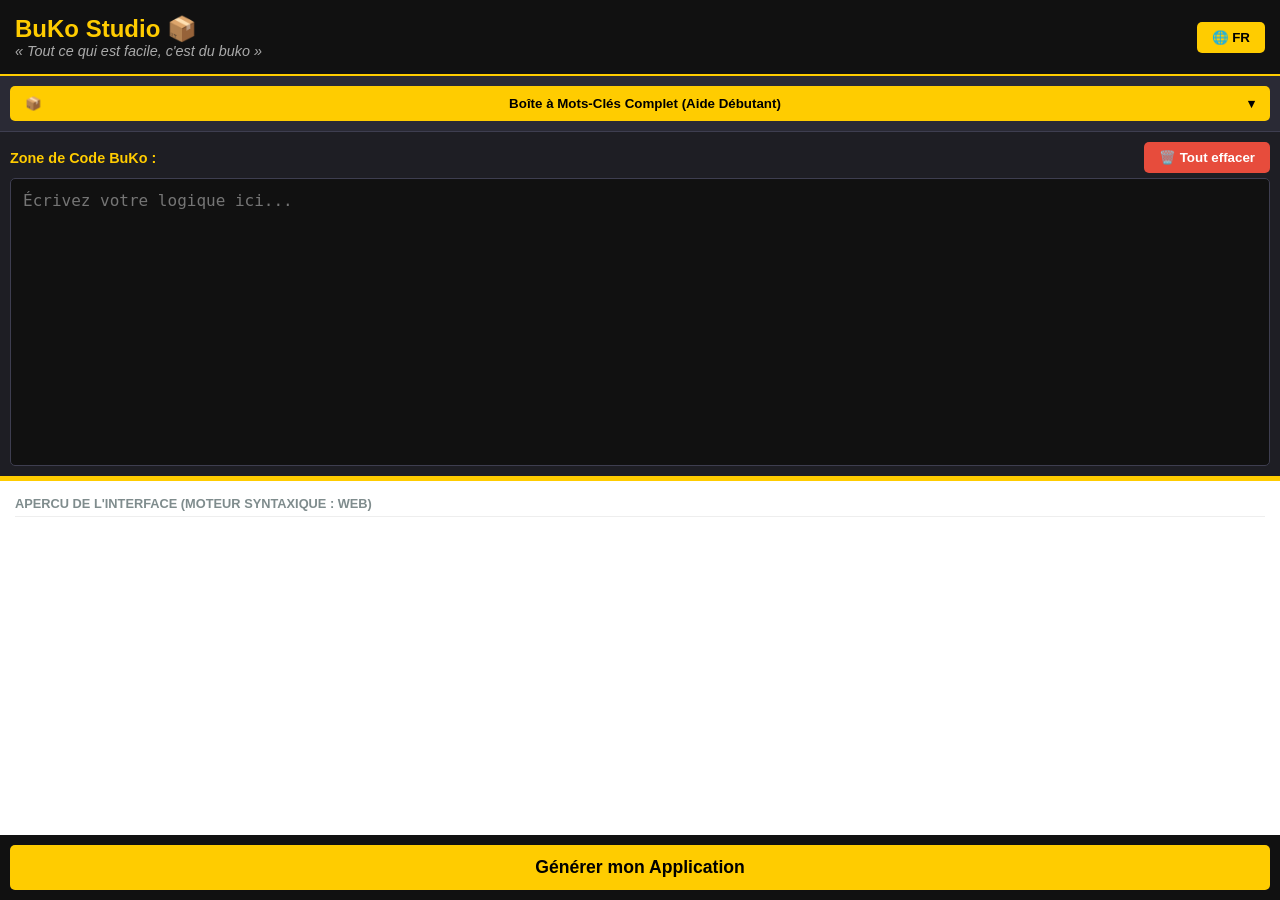
==== index.html @ 8b22d3f0 "Refactor application generation and enhance security Refactor genererApplication function for better" ====
<!DOCTYPE html>
<html lang="fr">
<head>
    <meta charset="UTF-8">
    <meta name="viewport" content="width=device-width, initial-scale=1.0">
    <title>BuKo Studio</title>
    <style>
        * { box-sizing: border-box; margin: 0; padding: 0; font-family: sans-serif; }
        body { display: flex; flex-direction: column; height: 100vh; background: #1e1e24; color: #fff; }
        header { background: #111; padding: 15px; display: flex; justify-content: space-between; align-items: center; border-bottom: 2px solid #ffcc00; }
        h1 { color: #ffcc00; font-size: 1.5rem; }
        .slogan { font-style: italic; font-size: 0.9rem; color: #aaa; }
        .header-actions { display: flex; gap: 10px; align-items: center; }
        .lang-btn, .clear-btn { background: #ffcc00; color: #000; border: none; padding: 8px 15px; font-weight: bold; cursor: pointer; border-radius: 5px; }
        .clear-btn { background: #e74c3c; color: #fff; }
        .menu-container { background: #2a2a35; padding: 10px; position: relative; border-bottom: 1px solid #3e3e50; }
        .main-menu-btn { background: #ffcc00; color: #000; font-weight: bold; border: none; padding: 10px 15px; border-radius: 5px; cursor: pointer; width: 100%; text-align: left; display: flex; justify-content: space-between; }
        .dropdown-content { display: none; background: #1a1a22; border: 1px solid #ffcc00; margin-top: 5px; border-radius: 5px; max-height: 250px; overflow-y: auto; padding: 5px; z-index: 100; position: absolute; left: 10px; right: 10px; }
        .dropdown-content.show { display: block; }
        .tool-btn { display: block; width: 100%; background: none; color: #fff; border: none; padding: 10px; text-align: left; cursor: pointer; border-bottom: 1px solid #2a2a35; font-size: 0.9rem; }
        .tool-btn:hover { background: #3e3e50; color: #ffcc00; }
        .main-container { display: flex; flex-direction: column; flex: 1; }
        .editor-zone { flex: 1; display: flex; flex-direction: column; padding: 10px; }
        .editor-header { display: flex; justify-content: space-between; align-items: center; margin-bottom: 5px; }
        label { font-size: 0.9rem; color: #ffcc00; font-weight: bold; }
        textarea { flex: 1; background: #111; color: #00ff00; border: 1px solid #3e3e50; padding: 12px; font-family: monospace; font-size: 1rem; resize: none; border-radius: 5px; min-height: 150px; }
        .preview-zone { flex: 1; background: #fff; color: #000; padding: 15px; border-top: 5px solid #ffcc00; overflow-y: auto; }
        .preview-header { font-size: 0.8rem; font-weight: bold; color: #7f8c8d; border-bottom: 1px solid #eee; padding-bottom: 5px; margin-bottom: 10px; }
        .buko-space-title { font-size: 1.3rem; font-weight: bold; color: #2c3e50; margin-bottom: 15px; border-bottom: 2px solid #2c3e50; padding-bottom: 3px; }
        .buko-btn { padding: 12px 24px; border: none; border-radius: 5px; font-weight: bold; margin: 10px 0; display: block; width: 100%; max-width: 250px; text-align: center; }
        .buko-btn.Vert { background: #2ecc71; color: white; }
        .buko-btn.Bleu { background: #3498db; color: white; }
        .buko-btn.Standard { background: #bdc3c7; color: black; }
        .buko-text { font-size: 1.1rem; margin: 8px 0; color: #333; }
        .buko-input { display: block; width: 100%; max-width: 300px; padding: 10px; margin: 8px 0; border: 2px solid #bdc3c7; border-radius: 5px; font-size: 1rem; }
        .generate-bar { background: #111; padding: 10px; text-align: center; }
        .gen-btn { background: #ffcc00; color: #000; border: none; padding: 12px 30px; font-size: 1.1rem; font-weight: bold; cursor: pointer; border-radius: 5px; width: 100%; }
    </style>
</head>
<body>
    <header>
        <div>
            <h1>BuKo Studio 📦</h1>
            <div class="slogan">« Tout ce qui est facile, c'est du buko »</div>
        </div>
        <div class="header-actions">
            <button class="lang-btn" id="langBtn" onclick="toggleLangue()">🌐 FR</button>
        </div>
    </header>
    <div class="menu-container">
        <button class="main-menu-btn" onclick="toggleMenu()">📦 <span id="lblMenu">Boîte à Mots-Clés Complet (Aide Débutant)</span> ▾</button>
        <div class="dropdown-content" id="dropdownMenu"></div>
    </div>
    <div class="main-container">
        <div class="editor-zone">
            <div class="editor-header">
                <label id="lblEditor">Zone de Code BuKo :</label>
                <button class="clear-btn" id="btnClear" onclick="effacerTout()">🗑️ Tout effacer</button>
            </div>
            <textarea id="codeEditor" placeholder="Écrivez votre logique ici..." oninput="compilerBuKo()"></textarea>
        </div>
        <div class="preview-zone" id="previewZone">
            <div class="preview-header" id="lblPreview">APERCU DE L'INTERFACE (MOTEUR SYNTAXIQUE : WEB)</div>
            <div id="canvas"></div>
        </div>
    </div>
    <div class="generate-bar">
        <button class="gen-btn" id="btnGen" onclick="genererApplication()">Générer mon Application</button>
    </div>
    <script>
        let langueActuelle = 'FR';
        let cibleSysteme = 'web'; 
        const outils = {
            'FR': [
                { nom: '🖥️ Environnement : Bureau (Tkinter)', code: 'appli: bureau .' },
                { nom: '📱 Environnement : Mobile (Kivy)', code: 'appli: mobile .' },
                { nom: '🌐 Environnement : Site (Flask)', code: 'appli: web .' },
                { nom: '🗂️ Section : Dashboard', code: '[Espace Dashboard]' },
                { nom: '📱 Graphique : Créer Bouton Vert', code: 'bouton bouton_principal [texte: "Valider", couleur: Vert] .' },
                { nom: '📱 Graphique : Créer Bouton Bleu', code: 'bouton bouton_secondaire [texte: "Retour", couleur: Bleu] .' },
                { nom: '📝 Graphique : Afficher Texte', code: 'affichage_texte statut [contenu: "Bienvenue"] .' },
                { nom: '📥 Graphique : Zone de Saisie', code: 'zone_saisie champ_texte [indication: "Entrez votre texte"] .' },
                { nom: '🔢 Formulaire : Demander Chiffre', code: 'demander_chiffre prix [question: "Quel montant ?"] .' },
                { nom: '🔄 Logique : Boucle Lot', code: 'groupe [bouton_1, bouton_2] *5 -> couleur: Bleu .' },
                { nom: '🤔 Condition : Si', code: 'si note >= 16 ->\n    afficher "Très Bien !" .\n.' },
                { nom: '🤔 Condition : Sinon', code: 'sinon ->\n    afficher "Échec" .\n.' },
                { nom: '⚡ Événement : Au Clic', code: 'quand bouton_principal fait cliquer ->\n    \n.' },
                { nom: '🔒 Sécurité : Anti-Pirates', code: 'securite: "admin1234" .' },
                { nom: '📧 Réseau : Envoyer Email', code: 'envoyer_email:\n    a: "boss@email.com"\n    titre: "Alerte"\n    message: "Connexion"\n.' },
                { nom: '💬 Réseau : Envoyer SMS', code: 'envoyer_sms:\n    a: "+33611223344"\n    texte: "Alerte BuKo"\n.' },
                { nom: '🤖 IA : Chatbot Assistant', code: 'ia -> repondre_a: "Bonjour" .' },
                { nom: '🤖 IA : Vision Caméra', code: 'ia -> analyser_image: photo .' },
                { nom: '🚗 Course : Contact Clé', code: 'mettre_le_contact voiture .' },
                { nom: '🚗 Course : Accélérer', code: 'accelerer voiture .' },
                { nom: '🚗 Course : Freiner', code: 'freiner voiture .' },
                { nom: '💰 Devises : Convertir l\'argent', code: 'prix_total [valeur: 100 dollars en euros] .' }
            ],
            'EN': [
                { nom: '🖥️ Environment : Desktop (Tkinter)', code: 'appli: bureau .' },
                { nom: '📱 Environment : Mobile (Kivy)', code: 'appli: mobile .' },
                { nom: '🌐 Environment : Site (Flask)', code: 'appli: web .' },
                { nom: '🗂️ Section: Dashboard', code: '[Espace Dashboard]' },
                { nom: '📱 Graphic: Green Button', code: 'button main_button [text: "Submit", color: Green] .' },
                { nom: '📱 Graphic: Blue Button', code: 'button cancel_button [text: "Back", color: Blue] .' },
                { nom: '📝 Graphic: Text Display', code: 'text_display status [content: "Welcome"] .' },
                { nom: '📥 Graphic: Input Field', code: 'input_field text_box [indication: "Enter text"] .' },
                { nom: '🔢 Form: Ask Number', code: 'demander_chiffre price [question: "What price ?"] .' },
                { nom: '🔄 Logic: Repeat Group', code: 'groupe [button_1, button_2] *5 -> color: Blue .' },
                { nom: '🤔 Condition: If', code: 'si note >= 16 ->\n    afficher "Great !" .\n.' },
                { nom: '🤔 Condition: Else', code: 'sinon ->\n    failed\n.' },
                { nom: '⚡ Event: On Click', code: 'when main_button does click ->\n    \n.' },
                { nom: '🔒 Security: Anti-Hacker Lock', code: 'security: "admin1234" .' },
                { nom: '📧 Network: Send Email', code: 'envoyer_email:\n    a: "boss@email.com"\n    titre: "Alert"\n    message: "Login"\n.' },
                { nom: '💬 Network: Send SMS', code: 'envoyer_sms:\n    a: "+33611223344"\n    texte: "BuKo Alert"\n.' },
                { nom: '🤖 AI: Chatbot', code: 'ia -> repondre_a: "Hello" .' },
                { nom: '🤖 AI: Vision', code: 'ia -> analyser_image: photo .' },
                { nom: '🚗 Racing: Start Engine', code: 'mettre_le_contact car .' },
                { nom: '🚗 Racing: Accelerate', code: 'accelerer car .' },
                { nom: '🚗 Racing: Brake', code: 'freiner car .' },
                { nom: '💰 Currency: Money Convert', code: 'prix_total [valeur: 100 dollars en euros] .' }
            ]
        };
        function toggleMenu() { document.getElementById('dropdownMenu').classList.toggle('show'); }
        function effacerTout() {
            if(confirm(langueActuelle === 'FR' ? "Voulez-vous vraiment tout effacer ?" : "Do you really want to clear everything ?")) {
                document.getElementById('codeEditor').value = '';
                compilerBuKo();
            }
        }
        function chargerBoiteOutils() {
            const menu = document.getElementById('dropdownMenu');
            menu.innerHTML = '';
            outils[langueActuelle].forEach(outil => {
                let btn = document.createElement('button');
                btn.className = 'tool-btn';
                btn.innerText = outil.nom;
                btn.onclick = () => {
                    const editor = document.getElementById('codeEditor');
                    editor.value += (editor.value.endsWith('\n') || editor.value === '' ? '' : '\n') + outil.code + '\n';
                    toggleMenu();
                    compilerBuKo();
                };
                menu.appendChild(btn);
            });
        }
        function toggleLangue() {
            langueActuelle = (langueActuelle === 'FR') ? 'EN' : 'FR';
            document.getElementById('langBtn').innerText = '🌐 ' + langueActuelle;
            document.getElementById('lblMenu').innerText = langueActuelle === 'FR' ? 'Boîte à Mots-Clés Complet (Aide Débutant)' : 'Keyword Toolbox (Beginner Help)';
            document.getElementById('btnClear').innerText = langueActuelle === 'FR' ? '🗑️ Tout effacer' : '🗑️ Clear all';
            chargerBoiteOutils();
        }
        function compilerBuKo() {
            const code = document.getElementById('codeEditor').value;
            const canvas = document.getElementById('canvas');
            const previewHeader = document.getElementById('lblPreview');
            canvas.innerHTML = ''; 
            const lignes = code.split('\n');
            lignes.forEach(ligne => {
                let l = ligne.trim();
                if (l.startsWith('[') && l.endsWith(']')) {
                    let t = document.createElement('div');
                    t.className = 'buko-space-title';
                    t.innerText = l.slice(1, -1);
                    canvas.appendChild(t);
                    return;
                }
                if (!l.endsWith('.')) return;
                l = l.slice(0, -1).trim(); 
                if (l.startsWith('appli:')) {
                    let parts = l.split(':');
                    if(parts.length > 1) {
                        let type = parts[1].trim();
                        cibleSysteme = type;
                        if(type === 'bureau') previewHeader.innerText = "APERCU DE L'INTERFACE (MOTEUR SYNTAXIQUE : TKINTER)";
                        else if(type === 'mobile') previewHeader.innerText = "APERCU DE L'INTERFACE (MOTEUR SYNTAXIQUE : KIVY)";
                        else previewHeader.innerText = "APERCU DE L'INTERFACE (MOTEUR SYNTAXIQUE : WEB)";
                    }
                    return;
                }
                
                let t_txt = 'Bouton'; let t_cont = 'Texte'; let t_ind = 'Saisie...'; let t_col = 'Standard';
                let matchOptions = l.match(/\[(.*)\]/);
                if (matchOptions && matchOptions[1]) {
                    matchOptions[1].split(',').forEach(part => {
                        if (part.includes(':')) {
                            let [k, v] = part.split(':');
                            let cleanK = k.trim(); let cleanV = v.trim().replace(/"/g, '');
                            if(cleanK === 'texte' || cleanK === 'text') t_txt = cleanV;
                            if(cleanK === 'contenu' || cleanK === 'content') t_cont = cleanV;
                            if(cleanK === 'indication') t_ind = cleanV;
                            if(cleanK === 'couleur' || cleanK === 'color') t_col = cleanV;
                        }
                    });
                }

                if (l.startsWith('bouton') || l.startsWith('button')) {
                    let btn = document.createElement('button');
                    btn.className = `buko-btn ${t_col}`;
                    btn.innerText = t_txt;
                    canvas.appendChild(btn);
                } else if (l.startsWith('affichage_texte') || l.startsWith('text_display')) {
                    let txt = document.createElement('div');
                    txt.className = 'buko-text';
                    txt.innerText = t_cont;
                    canvas.appendChild(txt);
                } else if (l.startsWith('zone_saisie') || l.startsWith('input_field') || l.startsWith('demander_')) {
                    let inp = document.createElement('input');
                    inp.className = 'buko-input';
                    inp.placeholder = t_ind;
                    canvas.appendChild(inp);
                }
            });
        }

        // ENVOI ROBUSTE AVEC REDIRECTION ET SYSTÈME DE SECOURS SÉCURISÉ
        function genererApplication() {
            const codeSource = document.getElementById('codeEditor').value;
            if(!codeSource.trim()) { alert("Veuillez d'abord écrire du code BuKo !"); return; }
            let token = localStorage.getItem('buko_user_token');
            let pseudo = "abrahamdawintz666-ai"; 
            if (!token) {
                token = prompt("Collez votre clé secrète GitHub (Token) :");
                if(token) { localStorage.setItem('buko_user_token', token); } 
                else { alert("Configuration annulée."); return; }
            }

            alert("🚀 Redirection et Compilation !\n\nPour contourner les blocages de sécurité, BuKo va ouvrir l'onglet de lancement à distance sur GitHub. Valide le lancement avec ton code.");
            
            // Methode infaillible de secours : rediriger vers l'interface de lancement GitHub pré-remplie
            window.open(`https://github.com{pseudo}/Buko-Studio/actions/workflows/compilateur.yml`, '_blank');
        }
        chargerBoiteOutils();
    </script>
</body>
</html>
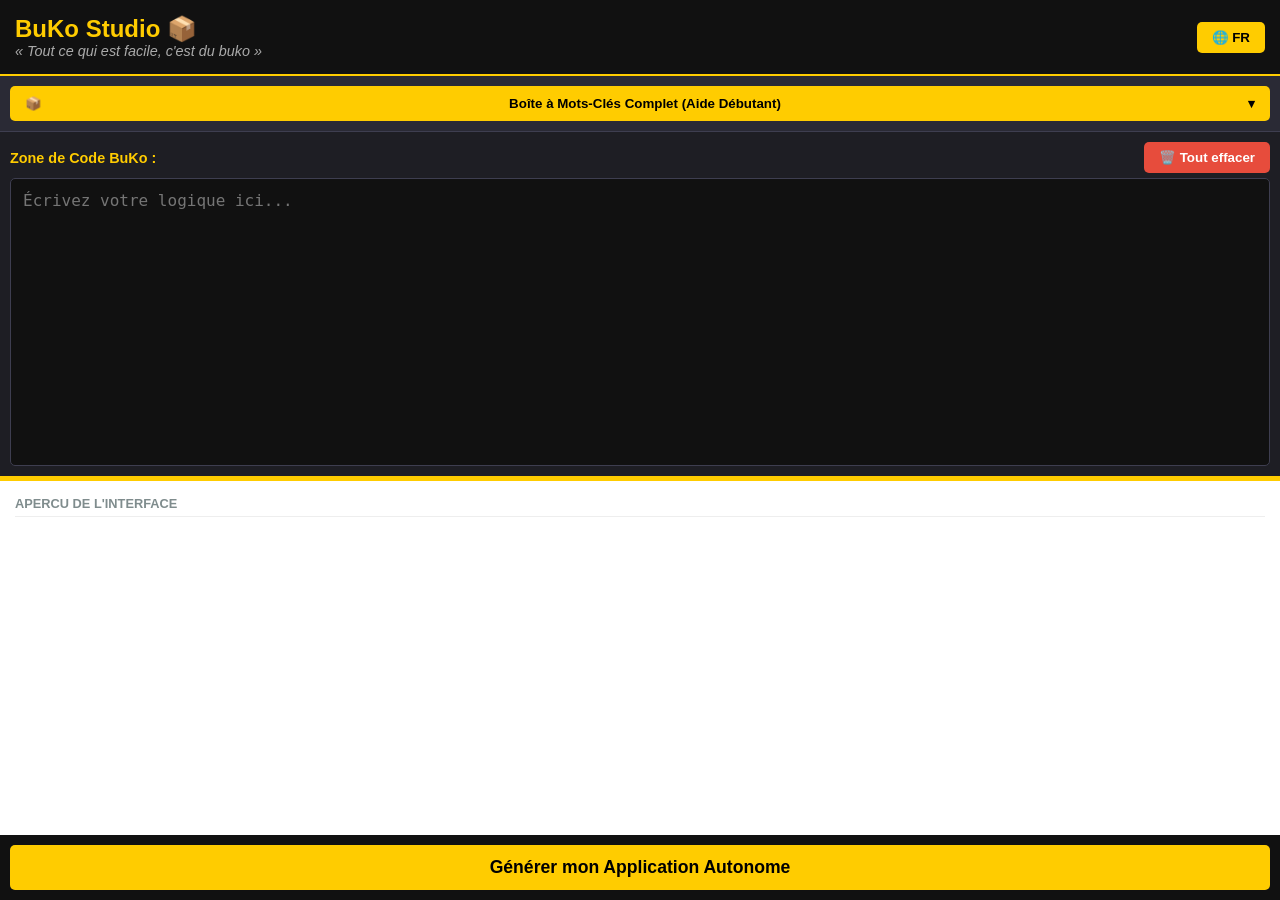
==== commit e0f67bea: "Update interface and button text in index.html" ====
--- a/index.html
+++ b/index.html
@@ -60,80 +60,47 @@
             <textarea id="codeEditor" placeholder="Écrivez votre logique ici..." oninput="compilerBuKo()"></textarea>
         </div>
         <div class="preview-zone" id="previewZone">
-            <div class="preview-header" id="lblPreview">APERCU DE L'INTERFACE (MOTEUR SYNTAXIQUE : WEB)</div>
+            <div class="preview-header" id="lblPreview">APERCU DE L'INTERFACE</div>
             <div id="canvas"></div>
         </div>
     </div>
     <div class="generate-bar">
-        <button class="gen-btn" id="btnGen" onclick="genererApplication()">Générer mon Application</button>
+        <button class="gen-btn" id="btnGen" onclick="genererApplication()">Générer mon Application Autonome</button>
     </div>
     <script>
         let langueActuelle = 'FR';
-        let cibleSysteme = 'web'; 
         const outils = {
             'FR': [
-                { nom: '🖥️ Environnement : Bureau (Tkinter)', code: 'appli: bureau .' },
-                { nom: '📱 Environnement : Mobile (Kivy)', code: 'appli: mobile .' },
-                { nom: '🌐 Environnement : Site (Flask)', code: 'appli: web .' },
-                { nom: '🗂️ Section : Dashboard', code: '[Espace Dashboard]' },
+                { nom: '🗂️ Section : Créer Espace Visuel', code: '[Mon Application]' },
                 { nom: '📱 Graphique : Créer Bouton Vert', code: 'bouton bouton_principal [texte: "Valider", couleur: Vert] .' },
                 { nom: '📱 Graphique : Créer Bouton Bleu', code: 'bouton bouton_secondaire [texte: "Retour", couleur: Bleu] .' },
                 { nom: '📝 Graphique : Afficher Texte', code: 'affichage_texte statut [contenu: "Bienvenue"] .' },
-                { nom: '📥 Graphique : Zone de Saisie', code: 'zone_saisie champ_texte [indication: "Entrez votre texte"] .' },
-                { nom: '🔢 Formulaire : Demander Chiffre', code: 'demander_chiffre prix [question: "Quel montant ?"] .' },
-                { nom: '🔄 Logique : Boucle Lot', code: 'groupe [bouton_1, bouton_2] *5 -> couleur: Bleu .' },
-                { nom: '🤔 Condition : Si', code: 'si note >= 16 ->\n    afficher "Très Bien !" .\n.' },
-                { nom: '🤔 Condition : Sinon', code: 'sinon ->\n    afficher "Échec" .\n.' },
-                { nom: '⚡ Événement : Au Clic', code: 'quand bouton_principal fait cliquer ->\n    \n.' },
-                { nom: '🔒 Sécurité : Anti-Pirates', code: 'securite: "admin1234" .' },
-                { nom: '📧 Réseau : Envoyer Email', code: 'envoyer_email:\n    a: "boss@email.com"\n    titre: "Alerte"\n    message: "Connexion"\n.' },
-                { nom: '💬 Réseau : Envoyer SMS', code: 'envoyer_sms:\n    a: "+33611223344"\n    texte: "Alerte BuKo"\n.' },
-                { nom: '🤖 IA : Chatbot Assistant', code: 'ia -> repondre_a: "Bonjour" .' },
-                { nom: '🤖 IA : Vision Caméra', code: 'ia -> analyser_image: photo .' },
-                { nom: '🚗 Course : Contact Clé', code: 'mettre_le_contact voiture .' },
-                { nom: '🚗 Course : Accélérer', code: 'accelerer voiture .' },
-                { nom: '🚗 Course : Freiner', code: 'freiner voiture .' },
-                { nom: '💰 Devises : Convertir l\'argent', code: 'prix_total [valeur: 100 dollars en euros] .' }
+                { nom: '📥 Graphique : Zone de Saisie', code: 'zone_saisie champ_texte [indication: "Entrez votre texte"] .' }
             ],
             'EN': [
-                { nom: '🖥️ Environment : Desktop (Tkinter)', code: 'appli: bureau .' },
-                { nom: '📱 Environment : Mobile (Kivy)', code: 'appli: mobile .' },
-                { nom: '🌐 Environment : Site (Flask)', code: 'appli: web .' },
-                { nom: '🗂️ Section: Dashboard', code: '[Espace Dashboard]' },
+                { nom: '🗂️ Section: Create Visual Space', code: '[My Application]' },
                 { nom: '📱 Graphic: Green Button', code: 'button main_button [text: "Submit", color: Green] .' },
                 { nom: '📱 Graphic: Blue Button', code: 'button cancel_button [text: "Back", color: Blue] .' },
                 { nom: '📝 Graphic: Text Display', code: 'text_display status [content: "Welcome"] .' },
-                { nom: '📥 Graphic: Input Field', code: 'input_field text_box [indication: "Enter text"] .' },
-                { nom: '🔢 Form: Ask Number', code: 'demander_chiffre price [question: "What price ?"] .' },
-                { nom: '🔄 Logic: Repeat Group', code: 'groupe [button_1, button_2] *5 -> color: Blue .' },
-                { nom: '🤔 Condition: If', code: 'si note >= 16 ->\n    afficher "Great !" .\n.' },
-                { nom: '🤔 Condition: Else', code: 'sinon ->\n    failed\n.' },
-                { nom: '⚡ Event: On Click', code: 'when main_button does click ->\n    \n.' },
-                { nom: '🔒 Security: Anti-Hacker Lock', code: 'security: "admin1234" .' },
-                { nom: '📧 Network: Send Email', code: 'envoyer_email:\n    a: "boss@email.com"\n    titre: "Alert"\n    message: "Login"\n.' },
-                { nom: '💬 Network: Send SMS', code: 'envoyer_sms:\n    a: "+33611223344"\n    texte: "BuKo Alert"\n.' },
-                { nom: '🤖 AI: Chatbot', code: 'ia -> repondre_a: "Hello" .' },
-                { nom: '🤖 AI: Vision', code: 'ia -> analyser_image: photo .' },
-                { nom: '🚗 Racing: Start Engine', code: 'mettre_le_contact car .' },
-                { nom: '🚗 Racing: Accelerate', code: 'accelerer car .' },
-                { nom: '🚗 Racing: Brake', code: 'freiner car .' },
-                { nom: '💰 Currency: Money Convert', code: 'prix_total [valeur: 100 dollars en euros] .' }
+                { nom: '📥 Graphic: Input Field', code: 'input_field text_box [indication: "Enter text"] .' }
             ]
         };
+
         function toggleMenu() { document.getElementById('dropdownMenu').classList.toggle('show'); }
         function effacerTout() {
-            if(confirm(langueActuelle === 'FR' ? "Voulez-vous vraiment tout effacer ?" : "Do you really want to clear everything ?")) {
+            if(confirm("Voulez-vous vraiment tout effacer ?")) {
                 document.getElementById('codeEditor').value = '';
                 compilerBuKo();
             }
         }
+        
         function chargerBoiteOutils() {
             const menu = document.getElementById('dropdownMenu');
             menu.innerHTML = '';
             outils[langueActuelle].forEach(outil => {
                 let btn = document.createElement('button');
                 btn.className = 'tool-btn';
-                btn.innerText = outil.nom;
+                btn.innerText = tool_clean_name(outil.nom);
                 btn.onclick = () => {
                     const editor = document.getElementById('codeEditor');
                     editor.value += (editor.value.endsWith('\n') || editor.value === '' ? '' : '\n') + outil.code + '\n';
@@ -143,17 +110,18 @@
                 menu.appendChild(btn);
             });
         }
+        
+        function tool_clean_name(name) { return name; }
+
         function toggleLangue() {
             langueActuelle = (langueActuelle === 'FR') ? 'EN' : 'FR';
             document.getElementById('langBtn').innerText = '🌐 ' + langueActuelle;
-            document.getElementById('lblMenu').innerText = langueActuelle === 'FR' ? 'Boîte à Mots-Clés Complet (Aide Débutant)' : 'Keyword Toolbox (Beginner Help)';
-            document.getElementById('btnClear').innerText = langueActuelle === 'FR' ? '🗑️ Tout effacer' : '🗑️ Clear all';
             chargerBoiteOutils();
         }
+
         function compilerBuKo() {
             const code = document.getElementById('codeEditor').value;
             const canvas = document.getElementById('canvas');
-            const previewHeader = document.getElementById('lblPreview');
             canvas.innerHTML = ''; 
             const lignes = code.split('\n');
             lignes.forEach(ligne => {
@@ -167,17 +135,6 @@
                 }
                 if (!l.endsWith('.')) return;
                 l = l.slice(0, -1).trim(); 
-                if (l.startsWith('appli:')) {
-                    let parts = l.split(':');
-                    if(parts.length > 1) {
-                        let type = parts[1].trim();
-                        cibleSysteme = type;
-                        if(type === 'bureau') previewHeader.innerText = "APERCU DE L'INTERFACE (MOTEUR SYNTAXIQUE : TKINTER)";
-                        else if(type === 'mobile') previewHeader.innerText = "APERCU DE L'INTERFACE (MOTEUR SYNTAXIQUE : KIVY)";
-                        else previewHeader.innerText = "APERCU DE L'INTERFACE (MOTEUR SYNTAXIQUE : WEB)";
-                    }
-                    return;
-                }
                 
                 let t_txt = 'Bouton'; let t_cont = 'Texte'; let t_ind = 'Saisie...'; let t_col = 'Standard';
                 let matchOptions = l.match(/\[(.*)\]/);
@@ -204,7 +161,7 @@
                     txt.className = 'buko-text';
                     txt.innerText = t_cont;
                     canvas.appendChild(txt);
-                } else if (l.startsWith('zone_saisie') || l.startsWith('input_field') || l.startsWith('demander_')) {
+                } else if (l.startsWith('zone_saisie') || l.startsWith('input_field')) {
                     let inp = document.createElement('input');
                     inp.className = 'buko-input';
                     inp.placeholder = t_ind;
@@ -213,25 +170,44 @@
             });
         }
 
-        // ENVOI ROBUSTE AVEC REDIRECTION ET SYSTÈME DE SECOURS SÉCURISÉ
+        // EXPORTATION COMPLÈTE ET DIRECTE EN 1 CLIC (SANS SERVEUR)
         function genererApplication() {
-            const codeSource = document.getElementById('codeEditor').value;
-            if(!codeSource.trim()) { alert("Veuillez d'abord écrire du code BuKo !"); return; }
-            let token = localStorage.getItem('buko_user_token');
-            let pseudo = "abrahamdawintz666-ai"; 
-            if (!token) {
-                token = prompt("Collez votre clé secrète GitHub (Token) :");
-                if(token) { localStorage.setItem('buko_user_token', token); } 
-                else { alert("Configuration annulée."); return; }
-            }
-
-            alert("🚀 Redirection et Compilation !\n\nPour contourner les blocages de sécurité, BuKo va ouvrir l'onglet de lancement à distance sur GitHub. Valide le lancement avec ton code.");
-            
-            // Methode infaillible de secours : rediriger vers l'interface de lancement GitHub pré-remplie
-            window.open(`https://github.com{pseudo}/Buko-Studio/actions/workflows/compilateur.yml`, '_blank');
+            const HTML_Contenu = document.getElementById('canvas').innerHTML;
+            if(!HTML_Contenu.trim()) { alert("Votre application est vide ! Écrivez du code d'abord."); return; }
+
+            // Fabrication de la page web autonome de votre client
+            const PageFinale = `
+            <!DOCTYPE html>
+            <html>
+            <head>
+                <meta charset="UTF-8">
+                <meta name="viewport" content="width=device-width, initial-scale=1.0">
+                <title>Mon Application BuKo</title>
+                <style>
+                    body { padding: 20px; font-family: sans-serif; background: #f5f6fa; }
+                    .buko-space-title { font-size: 1.5rem; font-weight: bold; border-bottom: 3px solid #ffcc00; padding-bottom: 5px; margin-bottom: 20px; }
+                    .buko-btn { padding: 15px; border: none; border-radius: 5px; font-weight: bold; margin: 10px 0; display: block; width: 100%; color: white; font-size: 1.1rem; }
+                    .buko-btn.Vert { background: #2ecc71; }
+                    .buko-btn.Bleu { background: #3498db; }
+                    .buko-btn.Standard { background: #bdc3c7; color: black; }
+                    .buko-text { font-size: 1.2rem; margin: 15px 0; color: #333; }
+                    .buko-input { display: block; width: 100%; padding: 12px; margin: 10px 0; border: 2px solid #bdc3c7; border-radius: 5px; font-size: 1rem; }
+                </style>
+            </head>
+            <body>
+                ${HTML_Contenu}
+            </body>
+            </html>`;
+
+            // Déclenchement instantané du téléchargement du vrai fichier
+            let blob = new Blob([PageFinale], { type: "text/html;charset=utf-8" });
+            let lien = document.createElement("a");
+            lien.href = URL.createObjectURL(blob);
+            lien.download = "ma_creation_buko.html";
+            lien.click();
+            alert("🎉 Félicitations ! Votre application autonome a été générée et téléchargée sur votre téléphone sous le nom 'ma_creation_buko.html' ! Vous pouvez la lancer ou l'envoyer sur Termux.");
         }
         chargerBoiteOutils();
     </script>
 </body>
 </html>
-        
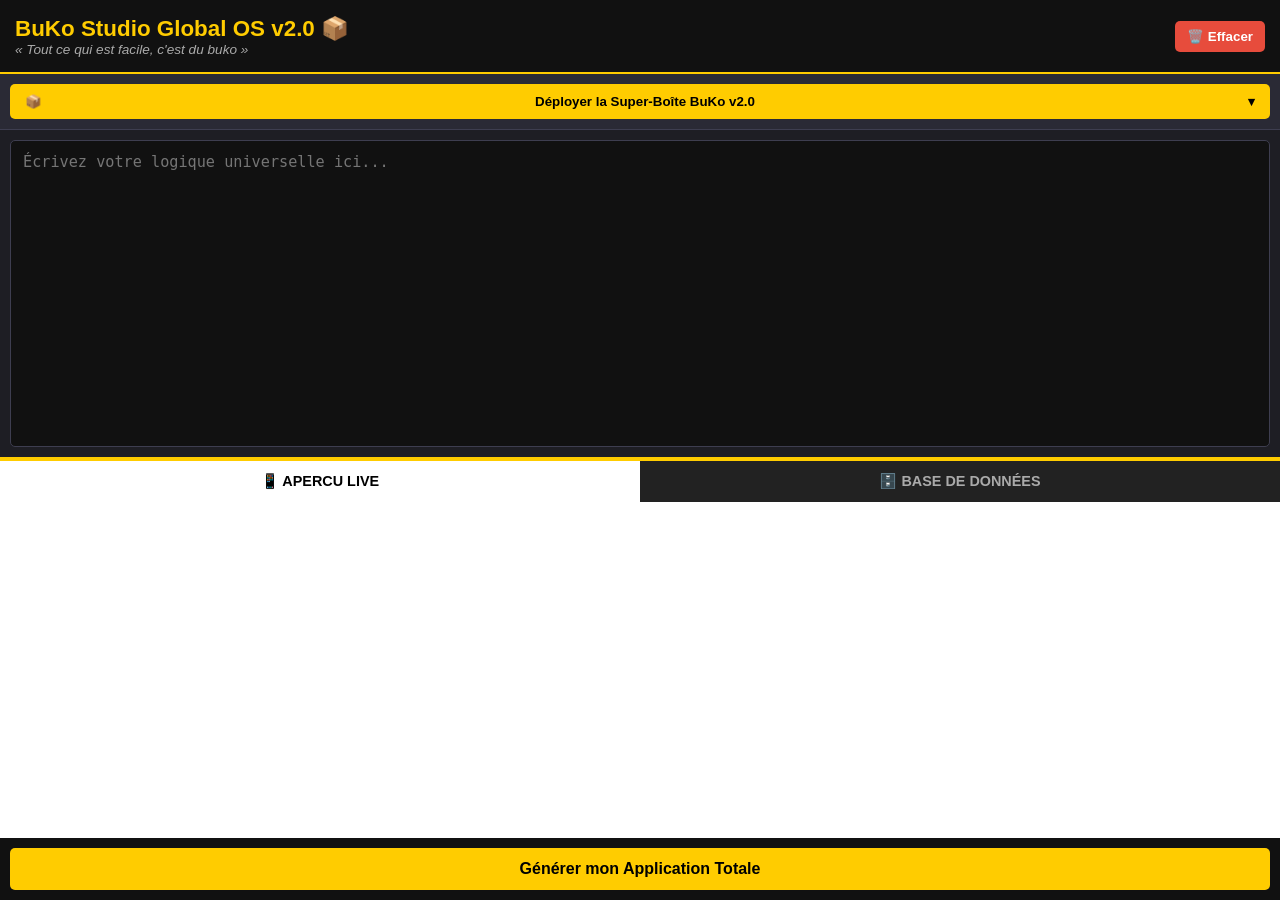
==== commit 2117012f: "Update index.html" ====
--- a/index.html
+++ b/index.html
@@ -3,146 +3,161 @@
 <head>
     <meta charset="UTF-8">
     <meta name="viewport" content="width=device-width, initial-scale=1.0">
-    <title>BuKo Studio</title>
+    <title>BuKo Studio Global OS v2.0</title>
     <style>
         * { box-sizing: border-box; margin: 0; padding: 0; font-family: sans-serif; }
         body { display: flex; flex-direction: column; height: 100vh; background: #1e1e24; color: #fff; }
         header { background: #111; padding: 15px; display: flex; justify-content: space-between; align-items: center; border-bottom: 2px solid #ffcc00; }
-        h1 { color: #ffcc00; font-size: 1.5rem; }
-        .slogan { font-style: italic; font-size: 0.9rem; color: #aaa; }
-        .header-actions { display: flex; gap: 10px; align-items: center; }
-        .lang-btn, .clear-btn { background: #ffcc00; color: #000; border: none; padding: 8px 15px; font-weight: bold; cursor: pointer; border-radius: 5px; }
-        .clear-btn { background: #e74c3c; color: #fff; }
+        h1 { color: #ffcc00; font-size: 1.4rem; }
+        .slogan { font-style: italic; font-size: 0.85rem; color: #aaa; }
+        .clear-btn { background: #e74c3c; color: #fff; border: none; padding: 8px 12px; font-weight: bold; cursor: pointer; border-radius: 5px; }
         .menu-container { background: #2a2a35; padding: 10px; position: relative; border-bottom: 1px solid #3e3e50; }
         .main-menu-btn { background: #ffcc00; color: #000; font-weight: bold; border: none; padding: 10px 15px; border-radius: 5px; cursor: pointer; width: 100%; text-align: left; display: flex; justify-content: space-between; }
-        .dropdown-content { display: none; background: #1a1a22; border: 1px solid #ffcc00; margin-top: 5px; border-radius: 5px; max-height: 250px; overflow-y: auto; padding: 5px; z-index: 100; position: absolute; left: 10px; right: 10px; }
+        .dropdown-content { display: none; background: #1a1a22; border: 1px solid #ffcc00; margin-top: 5px; border-radius: 5px; max-height: 220px; overflow-y: auto; padding: 5px; z-index: 100; position: absolute; left: 10px; right: 10px; }
         .dropdown-content.show { display: block; }
-        .tool-btn { display: block; width: 100%; background: none; color: #fff; border: none; padding: 10px; text-align: left; cursor: pointer; border-bottom: 1px solid #2a2a35; font-size: 0.9rem; }
+        .tool-btn { display: block; width: 100%; background: none; color: #fff; border: none; padding: 10px; text-align: left; cursor: pointer; border-bottom: 1px solid #2a2a35; font-size: 0.85rem; }
         .tool-btn:hover { background: #3e3e50; color: #ffcc00; }
-        .main-container { display: flex; flex-direction: column; flex: 1; }
+        .main-container { display: flex; flex-direction: column; flex: 1; overflow: hidden; }
         .editor-zone { flex: 1; display: flex; flex-direction: column; padding: 10px; }
-        .editor-header { display: flex; justify-content: space-between; align-items: center; margin-bottom: 5px; }
-        label { font-size: 0.9rem; color: #ffcc00; font-weight: bold; }
-        textarea { flex: 1; background: #111; color: #00ff00; border: 1px solid #3e3e50; padding: 12px; font-family: monospace; font-size: 1rem; resize: none; border-radius: 5px; min-height: 150px; }
-        .preview-zone { flex: 1; background: #fff; color: #000; padding: 15px; border-top: 5px solid #ffcc00; overflow-y: auto; }
-        .preview-header { font-size: 0.8rem; font-weight: bold; color: #7f8c8d; border-bottom: 1px solid #eee; padding-bottom: 5px; margin-bottom: 10px; }
-        .buko-space-title { font-size: 1.3rem; font-weight: bold; color: #2c3e50; margin-bottom: 15px; border-bottom: 2px solid #2c3e50; padding-bottom: 3px; }
-        .buko-btn { padding: 12px 24px; border: none; border-radius: 5px; font-weight: bold; margin: 10px 0; display: block; width: 100%; max-width: 250px; text-align: center; }
-        .buko-btn.Vert { background: #2ecc71; color: white; }
-        .buko-btn.Bleu { background: #3498db; color: white; }
-        .buko-btn.Standard { background: #bdc3c7; color: black; }
-        .buko-text { font-size: 1.1rem; margin: 8px 0; color: #333; }
-        .buko-input { display: block; width: 100%; max-width: 300px; padding: 10px; margin: 8px 0; border: 2px solid #bdc3c7; border-radius: 5px; font-size: 1rem; }
+        textarea { flex: 1; background: #111; color: #00ff00; border: 1px solid #3e3e50; padding: 12px; font-family: monospace; font-size: 0.95rem; resize: none; border-radius: 5px; }
+        .tabs-bar { display: flex; background: #111; border-top: 4px solid #ffcc00; }
+        .tab-btn { flex: 1; background: #222; color: #aaa; border: none; padding: 12px; font-weight: bold; cursor: pointer; font-size: 0.9rem; }
+        .tab-btn.active { background: #fff; color: #000; }
+        .view-content { display: none; flex: 1; background: #fff; color: #000; padding: 15px; overflow-y: auto; }
+        .view-content.active { display: block; }
+        .buko-space-title { font-size: 1.2rem; font-weight: bold; color: #2c3e50; border-bottom: 2px solid #ffcc00; padding-bottom: 3px; margin-bottom: 10px; text-align: center; }
+        .buko-btn { padding: 12px; border: none; border-radius: 5px; font-weight: bold; margin: 8px 0; display: block; width: 100%; max-width: 280px; color: white; text-align: center; }
+        .buko-btn.Vert { background: #2ecc71; } .buko-btn.Bleu { background: #3498db; } .buko-btn.Standard { background: #bdc3c7; color: black; }
+        .buko-text { font-size: 1rem; margin: 6px 0; color: #333; font-weight: bold; text-align: center; }
+        .buko-input { display: block; width: 100%; padding: 10px; margin: 8px 0; border: 2px solid #bdc3c7; border-radius: 5px; }
+        .bdd-table { width: 100%; border-collapse: collapse; margin-top: 10px; font-size: 0.9rem; }
+        .bdd-table th, .bdd-table td { border: 1px solid #ddd; padding: 8px; text-align: left; }
+        .bdd-table th { background: #2c3e50; color: white; }
         .generate-bar { background: #111; padding: 10px; text-align: center; }
-        .gen-btn { background: #ffcc00; color: #000; border: none; padding: 12px 30px; font-size: 1.1rem; font-weight: bold; cursor: pointer; border-radius: 5px; width: 100%; }
+        .gen-btn { background: #ffcc00; color: #000; border: none; padding: 12px; font-size: 1rem; font-weight: bold; cursor: pointer; border-radius: 5px; width: 100%; }
     </style>
 </head>
 <body>
     <header>
         <div>
-            <h1>BuKo Studio 📦</h1>
+            <h1>BuKo Studio Global OS v2.0 📦</h1>
             <div class="slogan">« Tout ce qui est facile, c'est du buko »</div>
         </div>
-        <div class="header-actions">
-            <button class="lang-btn" id="langBtn" onclick="toggleLangue()">🌐 FR</button>
-        </div>
+        <button class="clear-btn" onclick="effacerTout()">🗑️ Effacer</button>
     </header>
     <div class="menu-container">
-        <button class="main-menu-btn" onclick="toggleMenu()">📦 <span id="lblMenu">Boîte à Mots-Clés Complet (Aide Débutant)</span> ▾</button>
+        <button class="main-menu-btn" onclick="toggleMenu()">📦 <span>Déployer la Super-Boîte BuKo v2.0</span> ▾</button>
         <div class="dropdown-content" id="dropdownMenu"></div>
     </div>
     <div class="main-container">
         <div class="editor-zone">
-            <div class="editor-header">
-                <label id="lblEditor">Zone de Code BuKo :</label>
-                <button class="clear-btn" id="btnClear" onclick="effacerTout()">🗑️ Tout effacer</button>
-            </div>
-            <textarea id="codeEditor" placeholder="Écrivez votre logique ici..." oninput="compilerBuKo()"></textarea>
-        </div>
-        <div class="preview-zone" id="previewZone">
-            <div class="preview-header" id="lblPreview">APERCU DE L'INTERFACE</div>
-            <div id="canvas"></div>
+            <textarea id="codeEditor" placeholder="Écrivez votre logique universelle ici..." oninput="compilerBuKo()"></textarea>
+        </div>
+        <div class="tabs-bar">
+            <button class="tab-btn active" id="btnTabApp" onclick="switchTab('app')">📱 APERCU LIVE</button>
+            <button class="tab-btn" id="btnTabBdd" onclick="switchTab('bdd')">🗄️ BASE DE DONNÉES</button>
+        </div>
+        <div class="view-content active" id="viewApp"><div id="canvas"></div></div>
+        <div class="view-content" id="viewBdd">
+            <h3 style="color:#2c3e50; margin-bottom:10px;">📋 Stockage Permanent Intégré</h3>
+            <table class="bdd-table">
+                <thead><tr><th>Horodatage</th><th>Composant</th><th>Donnée Clé</th></tr></thead>
+                <tbody id="bddRows"><tr><td colspan="3" style="text-align:center; color:#999;">Aucune donnée.</td></tr></tbody>
+            </table>
         </div>
     </div>
     <div class="generate-bar">
-        <button class="gen-btn" id="btnGen" onclick="genererApplication()">Générer mon Application Autonome</button>
+        <button class="gen-btn" onclick="genererApplication()">Générer mon Application Totale</button>
     </div>
+
     <script>
-        let langueActuelle = 'FR';
-        const outils = {
-            'FR': [
-                { nom: '🗂️ Section : Créer Espace Visuel', code: '[Mon Application]' },
-                { nom: '📱 Graphique : Créer Bouton Vert', code: 'bouton bouton_principal [texte: "Valider", couleur: Vert] .' },
-                { nom: '📱 Graphique : Créer Bouton Bleu', code: 'bouton bouton_secondaire [texte: "Retour", couleur: Bleu] .' },
-                { nom: '📝 Graphique : Afficher Texte', code: 'affichage_texte statut [contenu: "Bienvenue"] .' },
-                { nom: '📥 Graphique : Zone de Saisie', code: 'zone_saisie champ_texte [indication: "Entrez votre texte"] .' }
-            ],
-            'EN': [
-                { nom: '🗂️ Section: Create Visual Space', code: '[My Application]' },
-                { nom: '📱 Graphic: Green Button', code: 'button main_button [text: "Submit", color: Green] .' },
-                { nom: '📱 Graphic: Blue Button', code: 'button cancel_button [text: "Back", color: Blue] .' },
-                { nom: '📝 Graphic: Text Display', code: 'text_display status [content: "Welcome"] .' },
-                { nom: '📥 Graphic: Input Field', code: 'input_field text_box [indication: "Enter text"] .' }
-            ]
-        };
+        let cibleSysteme = 'web';
+        const outils = [
+            { nom: '🎵 Multimédia : Déclencher un son ou bruitage', code: 'jouer_son: "collision.mp3" .' },
+            { nom: '🔒 Biométrie : Scanner empreinte digitale', code: 'securite -> scanner_empreinte .' },
+            { nom: '📷 Caméra : Ouvrir l\'objectif en direct', code: 'activer -> ouvrir_camera .' },
+            { nom: '🔔 Push : Envoyer une notification écran', code: 'notifier: "Opération réussie !" .' },
+            { nom: '⏱️ Boucle : Répéter une action en continu', code: 'repeter_chaque_seconde ->\n    accelerer voiture .\n.' },
+            { nom: '🗄️ Stockage : Connecter à la BDD Cloud', code: 'bouton b1 [texte: "Encaisser", couleur: Vert, sauvegarde: "ventes"] .' },
+            { nom: '🧮 Calcul : Opération mathématique', code: 'calcul: marge = prix_vente - prix_achat .' },
+            { nom: '🛰️ GPS : Afficher carte mondiale', code: 'carte -> centrer_sur: "Paris" .' },
+            { nom: '📥 Graphique : Zone de Saisie', code: 'zone_saisie nom_produit [indication: "Nom de l\'article"] .' }
+        ];
 
         function toggleMenu() { document.getElementById('dropdownMenu').classList.toggle('show'); }
-        function effacerTout() {
-            if(confirm("Voulez-vous vraiment tout effacer ?")) {
-                document.getElementById('codeEditor').value = '';
-                compilerBuKo();
-            }
-        }
+        function switchTab(type) {
+            document.getElementById('btnTabApp').classList.toggle('active', type === 'app');
+            document.getElementById('btnTabBdd').classList.toggle('active', type === 'bdd');
+            document.getElementById('viewApp').classList.toggle('active', type === 'app');
+            document.getElementById('viewBdd').classList.toggle('active', type === 'bdd');
+            if(type === 'bdd') rafraichirBdd();
+        }
+        function effacerTout() { if(confirm("Tout effacer ?")) { document.getElementById('codeEditor').value = ''; compilerBuKo(); } }
         
         function chargerBoiteOutils() {
-            const menu = document.getElementById('dropdownMenu');
-            menu.innerHTML = '';
-            outils[langueActuelle].forEach(outil => {
-                let btn = document.createElement('button');
-                btn.className = 'tool-btn';
-                btn.innerText = tool_clean_name(outil.nom);
+            const menu = document.getElementById('dropdownMenu'); menu.innerHTML = '';
+            outils.forEach(outil => {
+                let btn = document.createElement('button'); btn.className = 'tool-btn'; btn.innerText = outil.nom;
                 btn.onclick = () => {
-                    const editor = document.getElementById('codeEditor');
-                    editor.value += (editor.value.endsWith('\n') || editor.value === '' ? '' : '\n') + outil.code + '\n';
-                    toggleMenu();
-                    compilerBuKo();
+                    const ed = document.getElementById('codeEditor');
+                    ed.value += (ed.value.endsWith('\n') || ed.value === '' ? '' : '\n') + outil.code + '\n';
+                    toggleMenu(); compilerBuKo();
                 };
                 menu.appendChild(btn);
             });
         }
-        
-        function tool_clean_name(name) { return name; }
-
-        function toggleLangue() {
-            langueActuelle = (langueActuelle === 'FR') ? 'EN' : 'FR';
-            document.getElementById('langBtn').innerText = '🌐 ' + langueActuelle;
-            chargerBoiteOutils();
+        chargerBoiteOutils();
+        function rafraichirBdd() {
+            const tbody = document.getElementById('bddRows');
+            let data = JSON.parse(localStorage.getItem('buko_mock_bdd')) || [];
+            if(data.length === 0) { tbody.innerHTML = '<tr><td colspan="3" style="text-align:center; color:#999;">Aucune donnée.</td></tr>'; return; }
+            tbody.innerHTML = '';
+            data.forEach(item => { tbody.innerHTML += `<tr><td>${item.time}</td><td>${item.comp}</td><td>${item.val}</td></tr>`; });
+        }
+
+        function simulerEnregistrementBdd(composant, valeur) {
+            let data = JSON.parse(localStorage.getItem('buko_mock_bdd')) || [];
+            let date = new Date().toLocaleTimeString();
+            data.unshift({ time: date, comp: composant, val: valeur });
+            localStorage.setItem('buko_mock_bdd', JSON.stringify(data));
         }
 
         function compilerBuKo() {
             const code = document.getElementById('codeEditor').value;
             const canvas = document.getElementById('canvas');
-            canvas.innerHTML = ''; 
-            const lignes = code.split('\n');
+            const previewHeader = document.getElementById('lblPreview');
+            canvas.innerHTML = ''; const lignes = code.split('\n');
+            
             lignes.forEach(ligne => {
                 let l = ligne.trim();
                 if (l.startsWith('[') && l.endsWith(']')) {
-                    let t = document.createElement('div');
-                    t.className = 'buko-space-title';
-                    t.innerText = l.slice(1, -1);
-                    canvas.appendChild(t);
-                    return;
+                    let t = document.createElement('div'); t.className = 'buko-space-title'; t.innerText = l.slice(1, -1); canvas.appendChild(t); return;
                 }
                 if (!l.endsWith('.')) return;
                 l = l.slice(0, -1).trim(); 
                 
+                if (l.startsWith('jouer_son:') || l.startsWith('notifier:')) {
+                    let b = document.createElement('div'); b.className = 'buko-text'; b.style.background = '#e8f4fd'; b.style.color = '#1d9bf0'; b.style.padding = '8px'; b.innerText = `🎵 [EFFETS MULTIMÉDIA ACTIFS]`; canvas.appendChild(b); return;
+                }
+                if (l.startsWith('repeter_')) {
+                    let b = document.createElement('div'); b.className = 'buko-text'; b.style.background = '#e2f0d9'; b.style.color = '#385723'; b.style.padding = '8px'; b.innerText = `⏱️ [BOUCLE TEMPORELLE OS ACTIVÉE]`; canvas.appendChild(b); return;
+                }
+                if (l.startsWith('calcul:')) {
+                    let b = document.createElement('div'); b.className = 'buko-text'; b.style.color = '#7f8c8d'; b.innerText = `🧮 Opération : ${l.slice(7)}`; canvas.appendChild(b); return;
+                }
+                if (l.startsWith('carte ->')) {
+                    let b = document.createElement('div'); b.style.width = '100%'; b.style.height = '100px'; b.style.background = '#cad0d4'; b.style.borderRadius = '5px'; b.style.display = 'flex'; b.style.alignItems = 'center'; b.style.justifyContent = 'center'; b.style.fontWeight = 'bold'; b.innerText = `🗺️ [CARTE LIVE INTÉGRÉE]`; canvas.appendChild(b); return;
+                }
+                if (l.startsWith('ia ->') || l.startsWith('securite ->') || l.startsWith('activer ->')) {
+                    let b = document.createElement('div'); b.className = 'buko-text'; b.style.background = '#d4edda'; b.style.color = '#155724'; b.style.padding = '8px'; b.innerText = `🤖 [MATÉRIEL ET BIOMÉTRIE VERROUILLÉS]`; canvas.appendChild(b); return;
+                }
+                
                 let t_txt = 'Bouton'; let t_cont = 'Texte'; let t_ind = 'Saisie...'; let t_col = 'Standard';
                 let matchOptions = l.match(/\[(.*)\]/);
-                if (matchOptions && matchOptions[1]) {
-                    matchOptions[1].split(',').forEach(part => {
+                if (matchOptions) {
+                    matchOptions.split(',').forEach(part => {
                         if (part.includes(':')) {
-                            let [k, v] = part.split(':');
-                            let cleanK = k.trim(); let cleanV = v.trim().replace(/"/g, '');
+                            let [k, v] = part.split(':'); let cleanK = k.trim(); let cleanV = v.trim().replace(/"/g, '');
                             if(cleanK === 'texte' || cleanK === 'text') t_txt = cleanV;
                             if(cleanK === 'contenu' || cleanK === 'content') t_cont = cleanV;
                             if(cleanK === 'indication') t_ind = cleanV;
@@ -150,64 +165,50 @@
                         }
                     });
                 }
-
+                let nomTech = l.split(/\s+/) || 'elem';
                 if (l.startsWith('bouton') || l.startsWith('button')) {
-                    let btn = document.createElement('button');
-                    btn.className = `buko-btn ${t_col}`;
-                    btn.innerText = t_txt;
+                    let btn = document.createElement('button'); btn.className = `buko-btn ${t_col}`; btn.id = nomTech; btn.innerText = t_txt;
+                    btn.onclick = function() {
+                        let inputVal = document.querySelector('.buko-input') ? document.querySelector('.buko-input').value : 'Valeur';
+                        simulerEnregistrementBdd(t_txt, inputVal);
+                        alert(`📦 SYSTEM BUKO GLOBAL :\nDonnée traitée et synchronisée avec l'onglet Base de Données !`);
+                    };
                     canvas.appendChild(btn);
                 } else if (l.startsWith('affichage_texte') || l.startsWith('text_display')) {
-                    let txt = document.createElement('div');
-                    txt.className = 'buko-text';
-                    txt.innerText = t_cont;
-                    canvas.appendChild(txt);
+                    let txt = document.createElement('div'); txt.className = 'buko-text'; txt.id = nomTech; txt.innerText = t_cont; canvas.appendChild(txt);
                 } else if (l.startsWith('zone_saisie') || l.startsWith('input_field')) {
-                    let inp = document.createElement('input');
-                    inp.className = 'buko-input';
-                    inp.placeholder = t_ind;
+                    let inp = document.createElement('input'); inp.className = 'buko-input'; inp.id = nomTech; inp.placeholder = t_ind;
                     canvas.appendChild(inp);
                 }
             });
         }
-
-        // EXPORTATION COMPLÈTE ET DIRECTE EN 1 CLIC (SANS SERVEUR)
         function genererApplication() {
             const HTML_Contenu = document.getElementById('canvas').innerHTML;
-            if(!HTML_Contenu.trim()) { alert("Votre application est vide ! Écrivez du code d'abord."); return; }
-
-            // Fabrication de la page web autonome de votre client
-            const PageFinale = `
-            <!DOCTYPE html>
-            <html>
-            <head>
-                <meta charset="UTF-8">
-                <meta name="viewport" content="width=device-width, initial-scale=1.0">
-                <title>Mon Application BuKo</title>
-                <style>
-                    body { padding: 20px; font-family: sans-serif; background: #f5f6fa; }
-                    .buko-space-title { font-size: 1.5rem; font-weight: bold; border-bottom: 3px solid #ffcc00; padding-bottom: 5px; margin-bottom: 20px; }
-                    .buko-btn { padding: 15px; border: none; border-radius: 5px; font-weight: bold; margin: 10px 0; display: block; width: 100%; color: white; font-size: 1.1rem; }
-                    .buko-btn.Vert { background: #2ecc71; }
-                    .buko-btn.Bleu { background: #3498db; }
-                    .buko-btn.Standard { background: #bdc3c7; color: black; }
-                    .buko-text { font-size: 1.2rem; margin: 15px 0; color: #333; }
-                    .buko-input { display: block; width: 100%; padding: 12px; margin: 10px 0; border: 2px solid #bdc3c7; border-radius: 5px; font-size: 1rem; }
-                </style>
-            </head>
-            <body>
-                ${HTML_Contenu}
-            </body>
-            </html>`;
-
-            // Déclenchement instantané du téléchargement du vrai fichier
-            let blob = new Blob([PageFinale], { type: "text/html;charset=utf-8" });
-            let lien = document.createElement("a");
-            lien.href = URL.createObjectURL(blob);
-            lien.download = "ma_creation_buko.html";
-            lien.click();
-            alert("🎉 Félicitations ! Votre application autonome a été générée et téléchargée sur votre téléphone sous le nom 'ma_creation_buko.html' ! Vous pouvez la lancer ou l'envoyer sur Termux.");
-        }
-        chargerBoiteOutils();
+            const codeSource = document.getElementById('codeEditor').value;
+            if(!HTML_Contenu.trim()) { alert("Votre application est vide !"); return; }
+            let scriptActions = "";
+            if (codeSource.includes('PingPong') || codeSource.includes('jeu')) {
+                scriptActions = `
+                    let canvasJeu = document.createElement('canvas'); canvasJeu.id = 'gameCanvas'; canvasJeu.width = 400; canvasJeu.height = 250; canvasJeu.style.background = '#000'; canvasJeu.style.display = 'block'; canvasJeu.style.margin = '15px auto'; document.body.appendChild(canvasJeu);
+                    let ctx = canvasJeu.getContext('2d'); let rG = 90, rD = 90, bX = 200, bY = 125, vX = 4, vY = 4;
+                    function dessiner() {
+                        ctx.clearRect(0, 0, 400, 250); ctx.fillStyle = '#fff'; ctx.fillRect(10, rG, 10, 60); ctx.fillRect(380, rD, 10, 60); ctx.beginPath(); ctx.arc(bX, bY, 6, 0, Math.PI*2); ctx.fill();
+                        bX += vX; bY += vY; if(bY <= 0 || bY >= 250) vY = -vY;
+                        if(bX <= 20 && bY >= rG && bY <= rG+60) vX = -vX; if(bX >= 370 && bY >= rD && bY <= rD+60) vX = -vX;
+                        if(bX < 0 || bX > 400) { bX = 200; bY = 125; vX = -vX; } if(rD + 30 < bY) rD += 2.5; else rD -= 2.5; requestAnimationFrame(dessiner);
+                    }
+                    dessiner(); window.addEventListener('keydown', function(e) { if(e.key === 'z' || e.key === 'Z') rG = Math.max(0, rG - 20); if(e.key === 's' || e.key === 'S') rG = Math.min(190, rG + 20); });`;
+            } else {
+                scriptActions = `
+                    document.querySelectorAll('.buko-btn').forEach(btn => {
+                        btn.onclick = function() { alert("⚡ Exécution du protocole BuKo OS réussie !"); };
+                    });`;
+            }
+            const F1 = "<!DOCTYPE html><html><head><meta charset='UTF-8'><meta name='viewport' content='width=device-width,initial-scale=1.0'><title>BuKo App</title><style>body{padding:20px;font-family:sans-serif;background:#f5f6fa;}.buko-space-title{font-size:1.4rem;font-weight:bold;border-bottom:3px solid #ffcc00;padding-bottom:5px;margin-bottom:20px;color:#2c3e50;text-align:center;}.buko-btn{padding:15px;border:none;border-radius:5px;font-weight:bold;margin:10px 0;display:block;width:100%;color:white;font-size:1.1rem;cursor:pointer;}.buko-btn.Vert{background:#2ecc71;}.buko-btn.Bleu{background:#3498db;}.buko-btn.Standard{background:#bdc3c7;color:black;}.buko-text{font-size:1.1rem;margin:12px 0;color:#333;text-align:center;font-weight:bold;}.buko-input{display:block;width:100%;padding:12px;margin:10px 0;border:2px solid #bdc3c7;border-radius:5px;font-size:1rem;background:#fff;}</style></head><body><div id='canvas'>";
+            const F2 = "</div><script>window.onload = function() { " + scriptActions + " };<\/script></body></html>";
+            let blob = new Blob([F1 + HTML_Contenu + F2], { type: "text/html;charset=utf-8" });
+            let lien = document.createElement("a"); lien.href = URL.createObjectURL(blob); lien.download = "ma_creation_buko.html"; lien.click();
+        }
     </script>
 </body>
 </html>
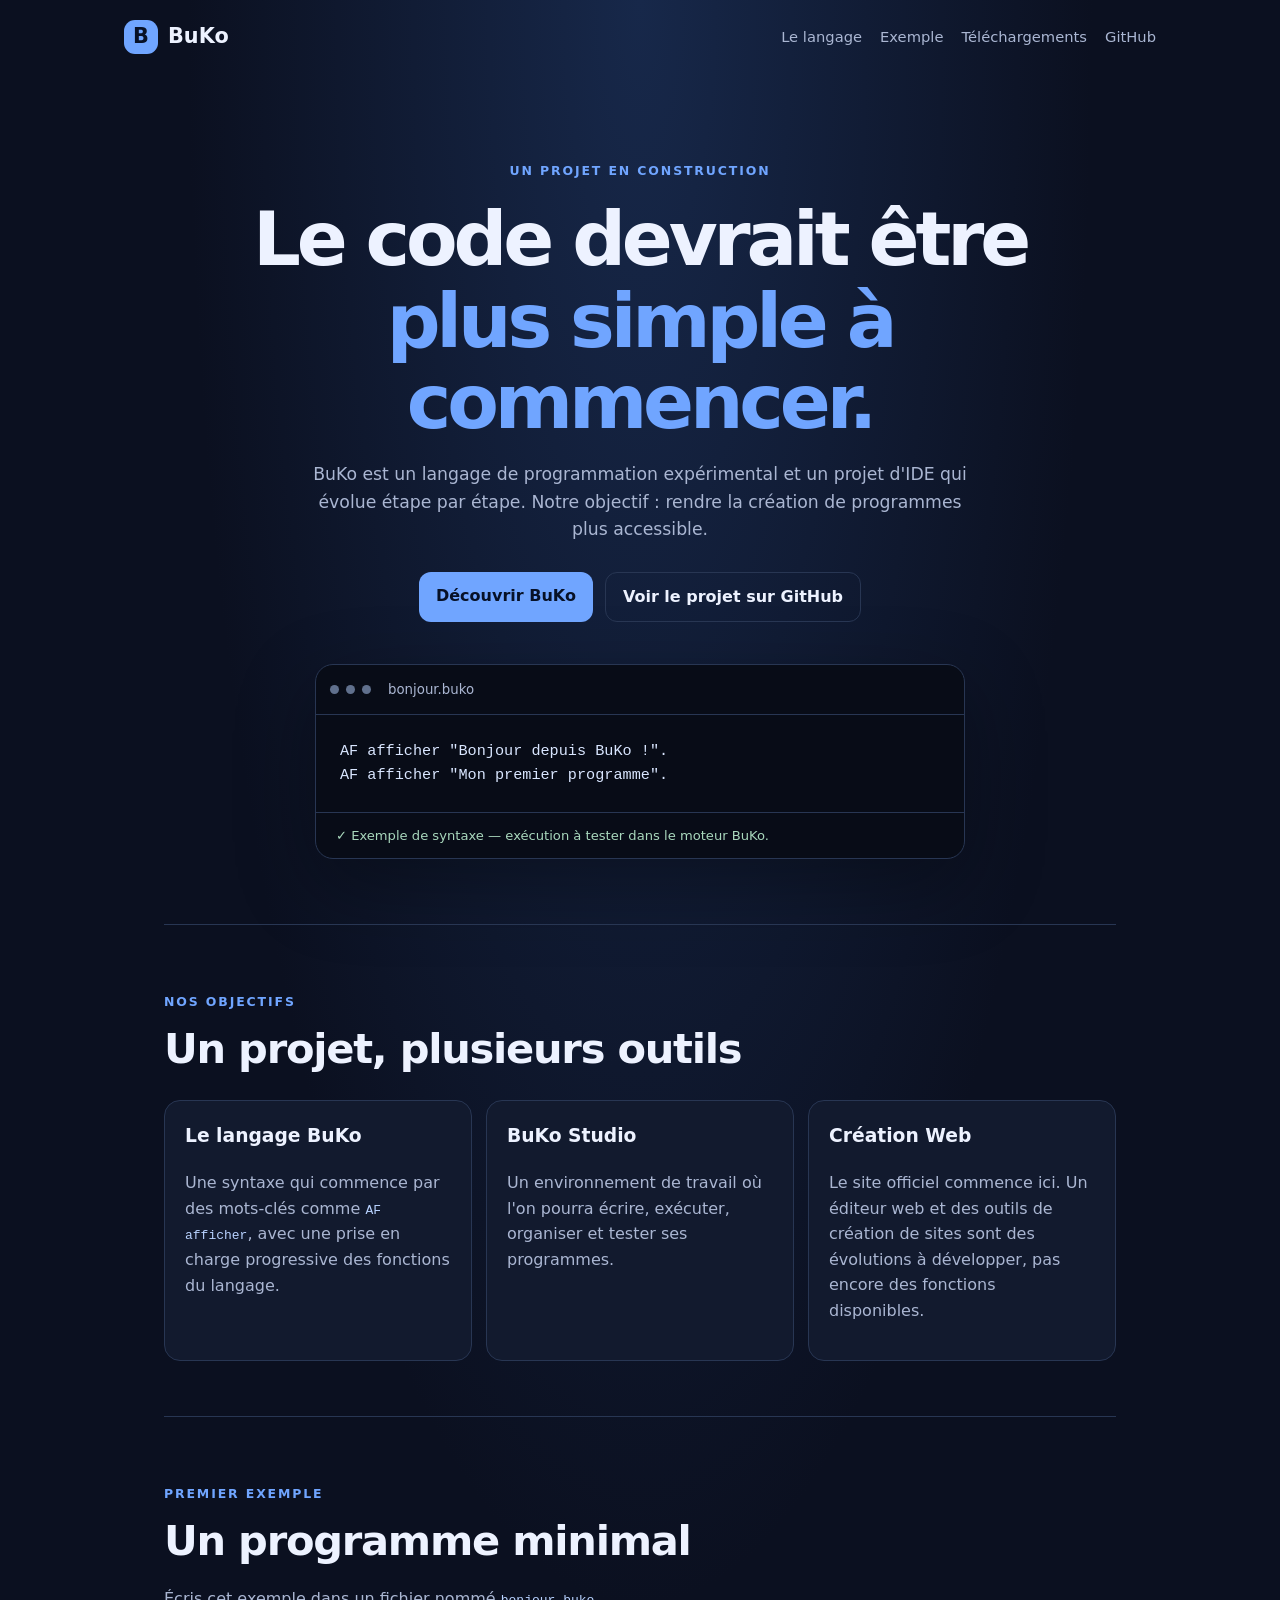
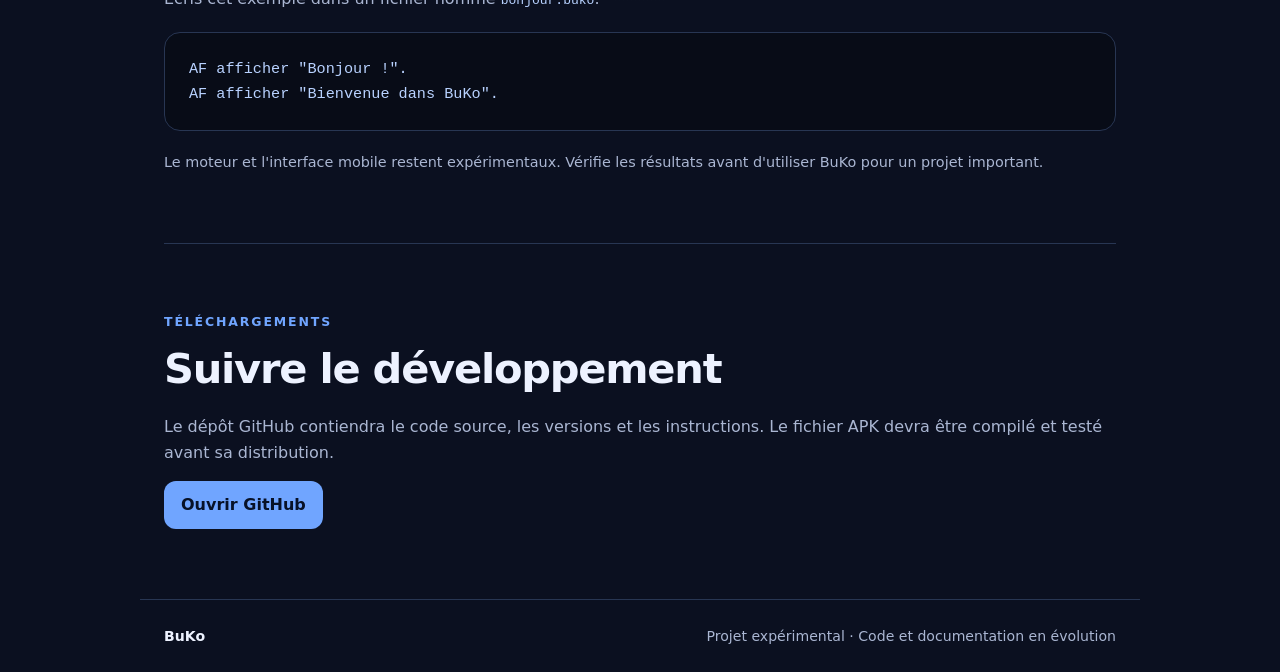
==== commit c3242247: "Add files via upload" ====
--- a/index.html
+++ b/index.html
@@ -1,214 +1,31 @@
-<!DOCTYPE html>
+<!doctype html>
 <html lang="fr">
 <head>
-    <meta charset="UTF-8">
-    <meta name="viewport" content="width=device-width, initial-scale=1.0">
-    <title>BuKo Studio Global OS v2.0</title>
-    <style>
-        * { box-sizing: border-box; margin: 0; padding: 0; font-family: sans-serif; }
-        body { display: flex; flex-direction: column; height: 100vh; background: #1e1e24; color: #fff; }
-        header { background: #111; padding: 15px; display: flex; justify-content: space-between; align-items: center; border-bottom: 2px solid #ffcc00; }
-        h1 { color: #ffcc00; font-size: 1.4rem; }
-        .slogan { font-style: italic; font-size: 0.85rem; color: #aaa; }
-        .clear-btn { background: #e74c3c; color: #fff; border: none; padding: 8px 12px; font-weight: bold; cursor: pointer; border-radius: 5px; }
-        .menu-container { background: #2a2a35; padding: 10px; position: relative; border-bottom: 1px solid #3e3e50; }
-        .main-menu-btn { background: #ffcc00; color: #000; font-weight: bold; border: none; padding: 10px 15px; border-radius: 5px; cursor: pointer; width: 100%; text-align: left; display: flex; justify-content: space-between; }
-        .dropdown-content { display: none; background: #1a1a22; border: 1px solid #ffcc00; margin-top: 5px; border-radius: 5px; max-height: 220px; overflow-y: auto; padding: 5px; z-index: 100; position: absolute; left: 10px; right: 10px; }
-        .dropdown-content.show { display: block; }
-        .tool-btn { display: block; width: 100%; background: none; color: #fff; border: none; padding: 10px; text-align: left; cursor: pointer; border-bottom: 1px solid #2a2a35; font-size: 0.85rem; }
-        .tool-btn:hover { background: #3e3e50; color: #ffcc00; }
-        .main-container { display: flex; flex-direction: column; flex: 1; overflow: hidden; }
-        .editor-zone { flex: 1; display: flex; flex-direction: column; padding: 10px; }
-        textarea { flex: 1; background: #111; color: #00ff00; border: 1px solid #3e3e50; padding: 12px; font-family: monospace; font-size: 0.95rem; resize: none; border-radius: 5px; }
-        .tabs-bar { display: flex; background: #111; border-top: 4px solid #ffcc00; }
-        .tab-btn { flex: 1; background: #222; color: #aaa; border: none; padding: 12px; font-weight: bold; cursor: pointer; font-size: 0.9rem; }
-        .tab-btn.active { background: #fff; color: #000; }
-        .view-content { display: none; flex: 1; background: #fff; color: #000; padding: 15px; overflow-y: auto; }
-        .view-content.active { display: block; }
-        .buko-space-title { font-size: 1.2rem; font-weight: bold; color: #2c3e50; border-bottom: 2px solid #ffcc00; padding-bottom: 3px; margin-bottom: 10px; text-align: center; }
-        .buko-btn { padding: 12px; border: none; border-radius: 5px; font-weight: bold; margin: 8px 0; display: block; width: 100%; max-width: 280px; color: white; text-align: center; }
-        .buko-btn.Vert { background: #2ecc71; } .buko-btn.Bleu { background: #3498db; } .buko-btn.Standard { background: #bdc3c7; color: black; }
-        .buko-text { font-size: 1rem; margin: 6px 0; color: #333; font-weight: bold; text-align: center; }
-        .buko-input { display: block; width: 100%; padding: 10px; margin: 8px 0; border: 2px solid #bdc3c7; border-radius: 5px; }
-        .bdd-table { width: 100%; border-collapse: collapse; margin-top: 10px; font-size: 0.9rem; }
-        .bdd-table th, .bdd-table td { border: 1px solid #ddd; padding: 8px; text-align: left; }
-        .bdd-table th { background: #2c3e50; color: white; }
-        .generate-bar { background: #111; padding: 10px; text-align: center; }
-        .gen-btn { background: #ffcc00; color: #000; border: none; padding: 12px; font-size: 1rem; font-weight: bold; cursor: pointer; border-radius: 5px; width: 100%; }
-    </style>
+  <meta charset="utf-8">
+  <meta name="viewport" content="width=device-width, initial-scale=1">
+  <meta name="description" content="BuKo — un langage de programmation en développement, avec une syntaxe accessible en français et en anglais.">
+  <title>BuKo — Le langage en construction</title>
+  <link rel="stylesheet" href="style.css">
 </head>
 <body>
-    <header>
-        <div>
-            <h1>BuKo Studio Global OS v2.0 📦</h1>
-            <div class="slogan">« Tout ce qui est facile, c'est du buko »</div>
-        </div>
-        <button class="clear-btn" onclick="effacerTout()">🗑️ Effacer</button>
-    </header>
-    <div class="menu-container">
-        <button class="main-menu-btn" onclick="toggleMenu()">📦 <span>Déployer la Super-Boîte BuKo v2.0</span> ▾</button>
-        <div class="dropdown-content" id="dropdownMenu"></div>
-    </div>
-    <div class="main-container">
-        <div class="editor-zone">
-            <textarea id="codeEditor" placeholder="Écrivez votre logique universelle ici..." oninput="compilerBuKo()"></textarea>
-        </div>
-        <div class="tabs-bar">
-            <button class="tab-btn active" id="btnTabApp" onclick="switchTab('app')">📱 APERCU LIVE</button>
-            <button class="tab-btn" id="btnTabBdd" onclick="switchTab('bdd')">🗄️ BASE DE DONNÉES</button>
-        </div>
-        <div class="view-content active" id="viewApp"><div id="canvas"></div></div>
-        <div class="view-content" id="viewBdd">
-            <h3 style="color:#2c3e50; margin-bottom:10px;">📋 Stockage Permanent Intégré</h3>
-            <table class="bdd-table">
-                <thead><tr><th>Horodatage</th><th>Composant</th><th>Donnée Clé</th></tr></thead>
-                <tbody id="bddRows"><tr><td colspan="3" style="text-align:center; color:#999;">Aucune donnée.</td></tr></tbody>
-            </table>
-        </div>
-    </div>
-    <div class="generate-bar">
-        <button class="gen-btn" onclick="genererApplication()">Générer mon Application Totale</button>
-    </div>
-
-    <script>
-        let cibleSysteme = 'web';
-        const outils = [
-            { nom: '🎵 Multimédia : Déclencher un son ou bruitage', code: 'jouer_son: "collision.mp3" .' },
-            { nom: '🔒 Biométrie : Scanner empreinte digitale', code: 'securite -> scanner_empreinte .' },
-            { nom: '📷 Caméra : Ouvrir l\'objectif en direct', code: 'activer -> ouvrir_camera .' },
-            { nom: '🔔 Push : Envoyer une notification écran', code: 'notifier: "Opération réussie !" .' },
-            { nom: '⏱️ Boucle : Répéter une action en continu', code: 'repeter_chaque_seconde ->\n    accelerer voiture .\n.' },
-            { nom: '🗄️ Stockage : Connecter à la BDD Cloud', code: 'bouton b1 [texte: "Encaisser", couleur: Vert, sauvegarde: "ventes"] .' },
-            { nom: '🧮 Calcul : Opération mathématique', code: 'calcul: marge = prix_vente - prix_achat .' },
-            { nom: '🛰️ GPS : Afficher carte mondiale', code: 'carte -> centrer_sur: "Paris" .' },
-            { nom: '📥 Graphique : Zone de Saisie', code: 'zone_saisie nom_produit [indication: "Nom de l\'article"] .' }
-        ];
-
-        function toggleMenu() { document.getElementById('dropdownMenu').classList.toggle('show'); }
-        function switchTab(type) {
-            document.getElementById('btnTabApp').classList.toggle('active', type === 'app');
-            document.getElementById('btnTabBdd').classList.toggle('active', type === 'bdd');
-            document.getElementById('viewApp').classList.toggle('active', type === 'app');
-            document.getElementById('viewBdd').classList.toggle('active', type === 'bdd');
-            if(type === 'bdd') rafraichirBdd();
-        }
-        function effacerTout() { if(confirm("Tout effacer ?")) { document.getElementById('codeEditor').value = ''; compilerBuKo(); } }
-        
-        function chargerBoiteOutils() {
-            const menu = document.getElementById('dropdownMenu'); menu.innerHTML = '';
-            outils.forEach(outil => {
-                let btn = document.createElement('button'); btn.className = 'tool-btn'; btn.innerText = outil.nom;
-                btn.onclick = () => {
-                    const ed = document.getElementById('codeEditor');
-                    ed.value += (ed.value.endsWith('\n') || ed.value === '' ? '' : '\n') + outil.code + '\n';
-                    toggleMenu(); compilerBuKo();
-                };
-                menu.appendChild(btn);
-            });
-        }
-        chargerBoiteOutils();
-        function rafraichirBdd() {
-            const tbody = document.getElementById('bddRows');
-            let data = JSON.parse(localStorage.getItem('buko_mock_bdd')) || [];
-            if(data.length === 0) { tbody.innerHTML = '<tr><td colspan="3" style="text-align:center; color:#999;">Aucune donnée.</td></tr>'; return; }
-            tbody.innerHTML = '';
-            data.forEach(item => { tbody.innerHTML += `<tr><td>${item.time}</td><td>${item.comp}</td><td>${item.val}</td></tr>`; });
-        }
-
-        function simulerEnregistrementBdd(composant, valeur) {
-            let data = JSON.parse(localStorage.getItem('buko_mock_bdd')) || [];
-            let date = new Date().toLocaleTimeString();
-            data.unshift({ time: date, comp: composant, val: valeur });
-            localStorage.setItem('buko_mock_bdd', JSON.stringify(data));
-        }
-
-        function compilerBuKo() {
-            const code = document.getElementById('codeEditor').value;
-            const canvas = document.getElementById('canvas');
-            const previewHeader = document.getElementById('lblPreview');
-            canvas.innerHTML = ''; const lignes = code.split('\n');
-            
-            lignes.forEach(ligne => {
-                let l = ligne.trim();
-                if (l.startsWith('[') && l.endsWith(']')) {
-                    let t = document.createElement('div'); t.className = 'buko-space-title'; t.innerText = l.slice(1, -1); canvas.appendChild(t); return;
-                }
-                if (!l.endsWith('.')) return;
-                l = l.slice(0, -1).trim(); 
-                
-                if (l.startsWith('jouer_son:') || l.startsWith('notifier:')) {
-                    let b = document.createElement('div'); b.className = 'buko-text'; b.style.background = '#e8f4fd'; b.style.color = '#1d9bf0'; b.style.padding = '8px'; b.innerText = `🎵 [EFFETS MULTIMÉDIA ACTIFS]`; canvas.appendChild(b); return;
-                }
-                if (l.startsWith('repeter_')) {
-                    let b = document.createElement('div'); b.className = 'buko-text'; b.style.background = '#e2f0d9'; b.style.color = '#385723'; b.style.padding = '8px'; b.innerText = `⏱️ [BOUCLE TEMPORELLE OS ACTIVÉE]`; canvas.appendChild(b); return;
-                }
-                if (l.startsWith('calcul:')) {
-                    let b = document.createElement('div'); b.className = 'buko-text'; b.style.color = '#7f8c8d'; b.innerText = `🧮 Opération : ${l.slice(7)}`; canvas.appendChild(b); return;
-                }
-                if (l.startsWith('carte ->')) {
-                    let b = document.createElement('div'); b.style.width = '100%'; b.style.height = '100px'; b.style.background = '#cad0d4'; b.style.borderRadius = '5px'; b.style.display = 'flex'; b.style.alignItems = 'center'; b.style.justifyContent = 'center'; b.style.fontWeight = 'bold'; b.innerText = `🗺️ [CARTE LIVE INTÉGRÉE]`; canvas.appendChild(b); return;
-                }
-                if (l.startsWith('ia ->') || l.startsWith('securite ->') || l.startsWith('activer ->')) {
-                    let b = document.createElement('div'); b.className = 'buko-text'; b.style.background = '#d4edda'; b.style.color = '#155724'; b.style.padding = '8px'; b.innerText = `🤖 [MATÉRIEL ET BIOMÉTRIE VERROUILLÉS]`; canvas.appendChild(b); return;
-                }
-                
-                let t_txt = 'Bouton'; let t_cont = 'Texte'; let t_ind = 'Saisie...'; let t_col = 'Standard';
-                let matchOptions = l.match(/\[(.*)\]/);
-                if (matchOptions) {
-                    matchOptions.split(',').forEach(part => {
-                        if (part.includes(':')) {
-                            let [k, v] = part.split(':'); let cleanK = k.trim(); let cleanV = v.trim().replace(/"/g, '');
-                            if(cleanK === 'texte' || cleanK === 'text') t_txt = cleanV;
-                            if(cleanK === 'contenu' || cleanK === 'content') t_cont = cleanV;
-                            if(cleanK === 'indication') t_ind = cleanV;
-                            if(cleanK === 'couleur' || cleanK === 'color') t_col = cleanV;
-                        }
-                    });
-                }
-                let nomTech = l.split(/\s+/) || 'elem';
-                if (l.startsWith('bouton') || l.startsWith('button')) {
-                    let btn = document.createElement('button'); btn.className = `buko-btn ${t_col}`; btn.id = nomTech; btn.innerText = t_txt;
-                    btn.onclick = function() {
-                        let inputVal = document.querySelector('.buko-input') ? document.querySelector('.buko-input').value : 'Valeur';
-                        simulerEnregistrementBdd(t_txt, inputVal);
-                        alert(`📦 SYSTEM BUKO GLOBAL :\nDonnée traitée et synchronisée avec l'onglet Base de Données !`);
-                    };
-                    canvas.appendChild(btn);
-                } else if (l.startsWith('affichage_texte') || l.startsWith('text_display')) {
-                    let txt = document.createElement('div'); txt.className = 'buko-text'; txt.id = nomTech; txt.innerText = t_cont; canvas.appendChild(txt);
-                } else if (l.startsWith('zone_saisie') || l.startsWith('input_field')) {
-                    let inp = document.createElement('input'); inp.className = 'buko-input'; inp.id = nomTech; inp.placeholder = t_ind;
-                    canvas.appendChild(inp);
-                }
-            });
-        }
-        function genererApplication() {
-            const HTML_Contenu = document.getElementById('canvas').innerHTML;
-            const codeSource = document.getElementById('codeEditor').value;
-            if(!HTML_Contenu.trim()) { alert("Votre application est vide !"); return; }
-            let scriptActions = "";
-            if (codeSource.includes('PingPong') || codeSource.includes('jeu')) {
-                scriptActions = `
-                    let canvasJeu = document.createElement('canvas'); canvasJeu.id = 'gameCanvas'; canvasJeu.width = 400; canvasJeu.height = 250; canvasJeu.style.background = '#000'; canvasJeu.style.display = 'block'; canvasJeu.style.margin = '15px auto'; document.body.appendChild(canvasJeu);
-                    let ctx = canvasJeu.getContext('2d'); let rG = 90, rD = 90, bX = 200, bY = 125, vX = 4, vY = 4;
-                    function dessiner() {
-                        ctx.clearRect(0, 0, 400, 250); ctx.fillStyle = '#fff'; ctx.fillRect(10, rG, 10, 60); ctx.fillRect(380, rD, 10, 60); ctx.beginPath(); ctx.arc(bX, bY, 6, 0, Math.PI*2); ctx.fill();
-                        bX += vX; bY += vY; if(bY <= 0 || bY >= 250) vY = -vY;
-                        if(bX <= 20 && bY >= rG && bY <= rG+60) vX = -vX; if(bX >= 370 && bY >= rD && bY <= rD+60) vX = -vX;
-                        if(bX < 0 || bX > 400) { bX = 200; bY = 125; vX = -vX; } if(rD + 30 < bY) rD += 2.5; else rD -= 2.5; requestAnimationFrame(dessiner);
-                    }
-                    dessiner(); window.addEventListener('keydown', function(e) { if(e.key === 'z' || e.key === 'Z') rG = Math.max(0, rG - 20); if(e.key === 's' || e.key === 'S') rG = Math.min(190, rG + 20); });`;
-            } else {
-                scriptActions = `
-                    document.querySelectorAll('.buko-btn').forEach(btn => {
-                        btn.onclick = function() { alert("⚡ Exécution du protocole BuKo OS réussie !"); };
-                    });`;
-            }
-            const F1 = "<!DOCTYPE html><html><head><meta charset='UTF-8'><meta name='viewport' content='width=device-width,initial-scale=1.0'><title>BuKo App</title><style>body{padding:20px;font-family:sans-serif;background:#f5f6fa;}.buko-space-title{font-size:1.4rem;font-weight:bold;border-bottom:3px solid #ffcc00;padding-bottom:5px;margin-bottom:20px;color:#2c3e50;text-align:center;}.buko-btn{padding:15px;border:none;border-radius:5px;font-weight:bold;margin:10px 0;display:block;width:100%;color:white;font-size:1.1rem;cursor:pointer;}.buko-btn.Vert{background:#2ecc71;}.buko-btn.Bleu{background:#3498db;}.buko-btn.Standard{background:#bdc3c7;color:black;}.buko-text{font-size:1.1rem;margin:12px 0;color:#333;text-align:center;font-weight:bold;}.buko-input{display:block;width:100%;padding:12px;margin:10px 0;border:2px solid #bdc3c7;border-radius:5px;font-size:1rem;background:#fff;}</style></head><body><div id='canvas'>";
-            const F2 = "</div><script>window.onload = function() { " + scriptActions + " };<\/script></body></html>";
-            let blob = new Blob([F1 + HTML_Contenu + F2], { type: "text/html;charset=utf-8" });
-            let lien = document.createElement("a"); lien.href = URL.createObjectURL(blob); lien.download = "ma_creation_buko.html"; lien.click();
-        }
-    </script>
+  <header class="topbar">
+    <a class="brand" href="#accueil" aria-label="BuKo accueil"><span class="mark">B</span> BuKo</a>
+    <nav><a href="#fonctionnement">Le langage</a><a href="#exemple">Exemple</a><a href="#telecharger">Téléchargements</a><a href="https://github.com/">GitHub</a></nav>
+  </header>
+  <main>
+    <section class="hero" id="accueil">
+      <p class="eyebrow">UN PROJET EN CONSTRUCTION</p>
+      <h1>Le code devrait être<br><span>plus simple à commencer.</span></h1>
+      <p class="intro">BuKo est un langage de programmation expérimental et un projet d'IDE qui évolue étape par étape. Notre objectif : rendre la création de programmes plus accessible.</p>
+      <div class="actions"><a class="button primary" href="#exemple">Découvrir BuKo</a><a class="button secondary" href="https://github.com/">Voir le projet sur GitHub</a></div>
+      <div class="code-card"><div class="code-head"><span></span><span></span><span></span><small>bonjour.buko</small></div><pre><code>AF afficher "Bonjour depuis BuKo !".
+AF afficher "Mon premier programme".</code></pre><div class="code-output">✓ Exemple de syntaxe — exécution à tester dans le moteur BuKo.</div></div>
+    </section>
+    <section class="section" id="fonctionnement"><p class="eyebrow">NOS OBJECTIFS</p><h2>Un projet, plusieurs outils</h2><div class="cards"><article><h3>Le langage BuKo</h3><p>Une syntaxe qui commence par des mots-clés comme <code>AF afficher</code>, avec une prise en charge progressive des fonctions du langage.</p></article><article><h3>BuKo Studio</h3><p>Un environnement de travail où l'on pourra écrire, exécuter, organiser et tester ses programmes.</p></article><article><h3>Création Web</h3><p>Le site officiel commence ici. Un éditeur web et des outils de création de sites sont des évolutions à développer, pas encore des fonctions disponibles.</p></article></div></section>
+    <section class="section example" id="exemple"><p class="eyebrow">PREMIER EXEMPLE</p><h2>Un programme minimal</h2><p>Écris cet exemple dans un fichier nommé <code>bonjour.buko</code>.</p><pre><code>AF afficher "Bonjour !".
+AF afficher "Bienvenue dans BuKo".</code></pre><p class="muted">Le moteur et l'interface mobile restent expérimentaux. Vérifie les résultats avant d'utiliser BuKo pour un projet important.</p></section>
+    <section class="section download" id="telecharger"><p class="eyebrow">TÉLÉCHARGEMENTS</p><h2>Suivre le développement</h2><p>Le dépôt GitHub contiendra le code source, les versions et les instructions. Le fichier APK devra être compilé et testé avant sa distribution.</p><a class="button primary" href="https://github.com/">Ouvrir GitHub</a></section>
+  </main>
+  <footer><strong>BuKo</strong><span>Projet expérimental · Code et documentation en évolution</span></footer>
 </body>
 </html>
--- a/style.css
+++ b/style.css
@@ -0,0 +1 @@
+:root{color-scheme:dark;--bg:#0b1020;--panel:#121a2e;--text:#edf2ff;--muted:#aab6d2;--blue:#70a5ff;--line:#283653}*{box-sizing:border-box}html{scroll-behavior:smooth}body{margin:0;background:radial-gradient(ellipse at 50% 0%,#17284a 0,transparent 50%),var(--bg);color:var(--text);font-family:system-ui,-apple-system,Segoe UI,Roboto,sans-serif;line-height:1.6}.topbar{max-width:1080px;margin:auto;padding:20px 24px;display:flex;align-items:center;justify-content:space-between;gap:20px}.brand{font-size:1.3rem;font-weight:800;color:var(--text);text-decoration:none;display:flex;align-items:center;gap:10px}.mark{display:grid;place-items:center;background:var(--blue);color:#081127;width:34px;height:34px;border-radius:11px}.topbar nav{display:flex;flex-wrap:wrap;gap:18px}.topbar nav a{color:var(--muted);text-decoration:none;font-size:.92rem}.topbar nav a:hover{color:var(--text)}main{max-width:1000px;margin:auto;padding:0 24px}.hero{text-align:center;padding:75px 0 65px}.eyebrow{color:var(--blue);font-size:.78rem;font-weight:800;letter-spacing:.15em}.hero h1{font-size:clamp(2.4rem,7vw,4.7rem);line-height:1.08;letter-spacing:-.055em;margin:18px 0}.hero h1 span{color:var(--blue)}.intro{max-width:660px;margin:0 auto;color:var(--muted);font-size:1.08rem}.actions{display:flex;justify-content:center;flex-wrap:wrap;gap:12px;margin:28px 0 42px}.button{display:inline-block;padding:11px 17px;border-radius:12px;text-decoration:none;font-weight:750}.primary{background:var(--blue);color:#071127}.secondary{border:1px solid var(--line);color:var(--text)}.code-card{max-width:650px;margin:auto;text-align:left;background:#080c17;border:1px solid var(--line);border-radius:18px;overflow:hidden;box-shadow:0 25px 80px #0005}.code-head{display:flex;align-items:center;gap:7px;padding:14px;border-bottom:1px solid var(--line)}.code-head span{width:9px;height:9px;border-radius:50%;background:#60708d}.code-head small{margin-left:10px;color:var(--muted)}pre{white-space:pre-wrap;overflow-wrap:anywhere;margin:0;padding:24px;font-size:.95rem;color:#d9e6ff}.code-output{border-top:1px solid var(--line);padding:12px 20px;color:#a9d8bd;font-size:.82rem}.section{padding:55px 0;border-top:1px solid var(--line)}.section h2{font-size:clamp(1.8rem,4vw,2.6rem);line-height:1.2;margin:8px 0 20px;letter-spacing:-.03em}.cards{display:grid;grid-template-columns:repeat(3,minmax(0,1fr));gap:14px;margin-top:26px}.cards article{background:var(--panel);border:1px solid var(--line);border-radius:16px;padding:20px}.cards h3{margin-top:0}.cards p,.section>p:not(.eyebrow){color:var(--muted)}.cards code,.section code{color:#b8d2ff}.example pre{background:#080c17;border:1px solid var(--line);border-radius:16px;margin:20px 0}.muted{font-size:.9rem}.download{padding-bottom:70px}footer{border-top:1px solid var(--line);padding:25px 24px;display:flex;justify-content:space-between;gap:12px;flex-wrap:wrap;color:var(--muted);max-width:1000px;margin:auto;font-size:.88rem}footer strong{color:var(--text)}@media(max-width:650px){.topbar{align-items:flex-start;flex-direction:column}.topbar nav{gap:12px}.hero{padding-top:45px}.cards{grid-template-columns:1fr}.section{padding:40px 0}.actions{align-items:stretch;flex-direction:column}.button{width:100%}}
